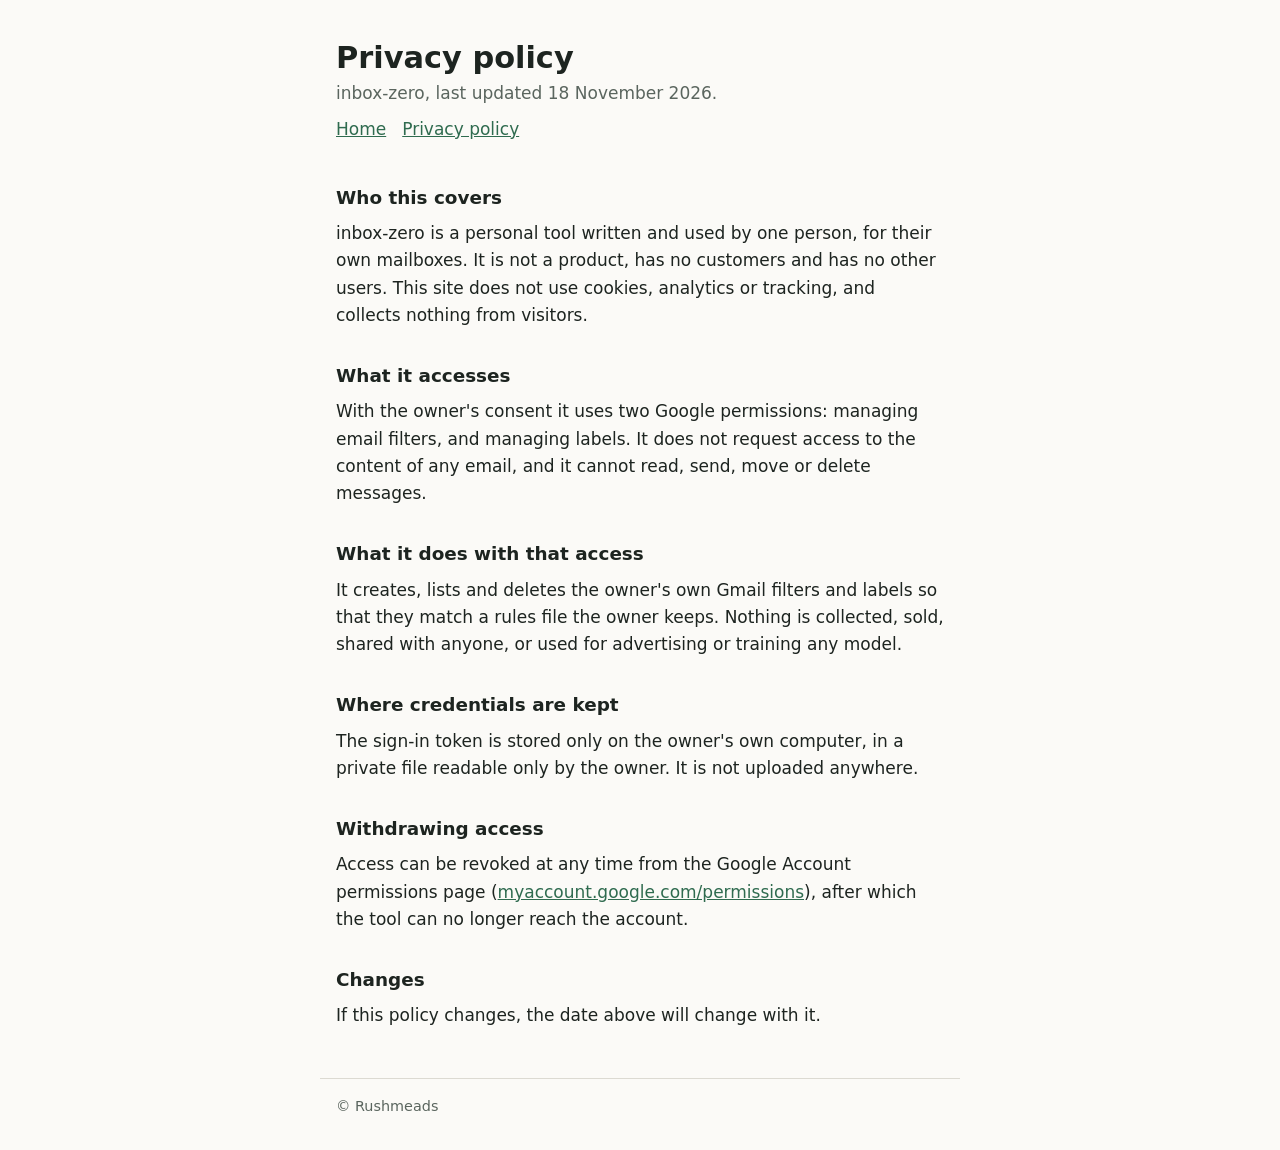
==== privacy.html @ 9b4cb655 "feat: two-page home site Static homepage and privacy policy for home.rushmeads.co.uk.  Co-Authored-B" ====
<!doctype html>
<html lang="en-GB">
<head>
  <meta charset="utf-8">
  <meta name="viewport" content="width=device-width, initial-scale=1">
  <title>Privacy policy | Rushmeads Home</title>
  <meta name="description" content="Privacy policy for inbox-zero, a private single-user email filter tool.">
  <link rel="stylesheet" href="style.css">
</head>
<body>
  <header>
    <h1>Privacy policy</h1>
    <p class="lede">inbox-zero, last updated 18 November 2026.</p>
    <nav><a href="/">Home</a><a href="privacy.html">Privacy policy</a></nav>
  </header>
  <main>
    <h2>Who this covers</h2>
    <p>inbox-zero is a personal tool written and used by one person, for their own mailboxes. It is not a product, has no customers and has no other users. This site does not use cookies, analytics or tracking, and collects nothing from visitors.</p>

    <h2>What it accesses</h2>
    <p>With the owner's consent it uses two Google permissions: managing email filters, and managing labels. It does not request access to the content of any email, and it cannot read, send, move or delete messages.</p>

    <h2>What it does with that access</h2>
    <p>It creates, lists and deletes the owner's own Gmail filters and labels so that they match a rules file the owner keeps. Nothing is collected, sold, shared with anyone, or used for advertising or training any model.</p>

    <h2>Where credentials are kept</h2>
    <p>The sign-in token is stored only on the owner's own computer, in a private file readable only by the owner. It is not uploaded anywhere.</p>

    <h2>Withdrawing access</h2>
    <p>Access can be revoked at any time from the Google Account permissions page (<a href="https://myaccount.google.com/permissions">myaccount.google.com/permissions</a>), after which the tool can no longer reach the account.</p>

    <h2>Changes</h2>
    <p>If this policy changes, the date above will change with it.</p>
  </main>
  <footer>&copy; Rushmeads</footer>
</body>
</html>
---- style.css ----
:root { --bg:#fbfaf7; --fg:#1d2420; --muted:#5a655e; --accent:#2f6b4f; --rule:#dcdad2; }
@media (prefers-color-scheme: dark) { :root { --bg:#141a17; --fg:#e8ebe6; --muted:#9aa59e; --accent:#7fc9a3; --rule:#2a332e; } }
* { box-sizing: border-box; }
body { margin:0; background:var(--bg); color:var(--fg); font:17px/1.6 system-ui, -apple-system, "Segoe UI", sans-serif; }
main, header, footer { max-width: 40rem; margin: 0 auto; padding: 0 1rem; }
header { padding-top: 2.5rem; padding-bottom: .5rem; }
h1 { font-size: 1.9rem; line-height: 1.2; margin: 0 0 .25rem; }
h2 { font-size: 1.15rem; margin: 2rem 0 .4rem; }
p, li { margin: .5rem 0; }
.lede { color: var(--muted); margin-top: 0; }
a { color: var(--accent); }
nav a { margin-right: 1rem; }
footer { border-top: 1px solid var(--rule); margin-top: 3rem; padding-top: 1rem; padding-bottom: 2rem; color: var(--muted); font-size: .9rem; }
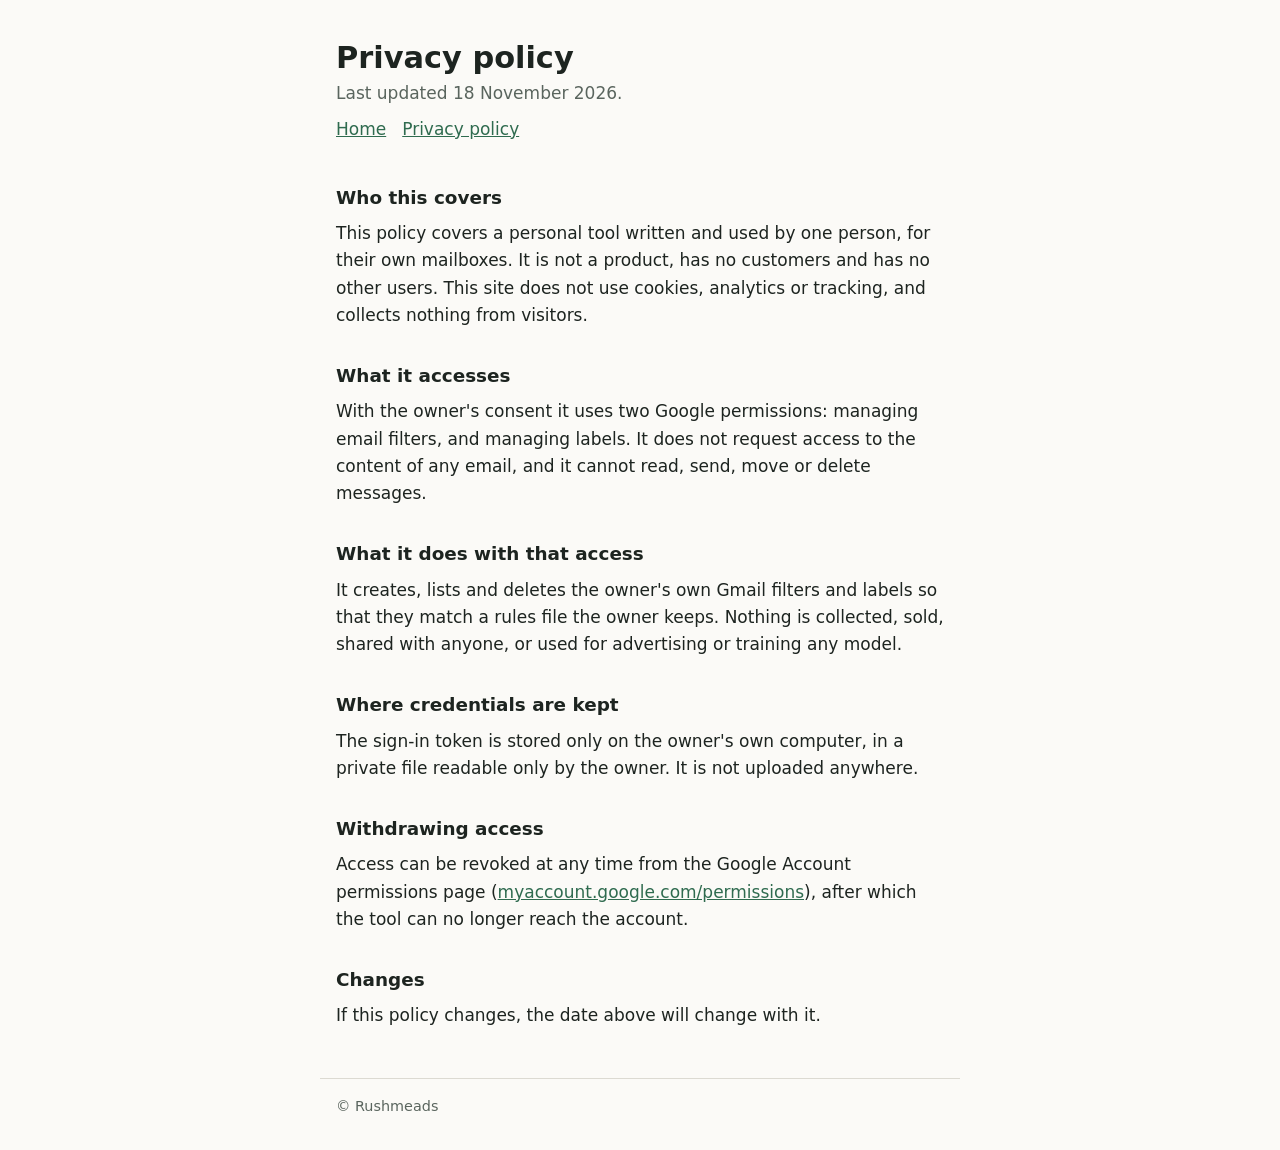
==== commit 1d5a3a7b: "chore: remove tool references from site Homepage is now just the site name and a link to the privacy" ====
--- a/privacy.html
+++ b/privacy.html
@@ -4,18 +4,18 @@
   <meta charset="utf-8">
   <meta name="viewport" content="width=device-width, initial-scale=1">
   <title>Privacy policy | Rushmeads Home</title>
-  <meta name="description" content="Privacy policy for inbox-zero, a private single-user email filter tool.">
+  <meta name="description" content="Privacy policy for the private tools used by the Rushmeads household.">
   <link rel="stylesheet" href="style.css">
 </head>
 <body>
   <header>
     <h1>Privacy policy</h1>
-    <p class="lede">inbox-zero, last updated 18 November 2026.</p>
+    <p class="lede">Last updated 18 November 2026.</p>
     <nav><a href="/">Home</a><a href="privacy.html">Privacy policy</a></nav>
   </header>
   <main>
     <h2>Who this covers</h2>
-    <p>inbox-zero is a personal tool written and used by one person, for their own mailboxes. It is not a product, has no customers and has no other users. This site does not use cookies, analytics or tracking, and collects nothing from visitors.</p>
+    <p>This policy covers a personal tool written and used by one person, for their own mailboxes. It is not a product, has no customers and has no other users. This site does not use cookies, analytics or tracking, and collects nothing from visitors.</p>
 
     <h2>What it accesses</h2>
     <p>With the owner's consent it uses two Google permissions: managing email filters, and managing labels. It does not request access to the content of any email, and it cannot read, send, move or delete messages.</p>
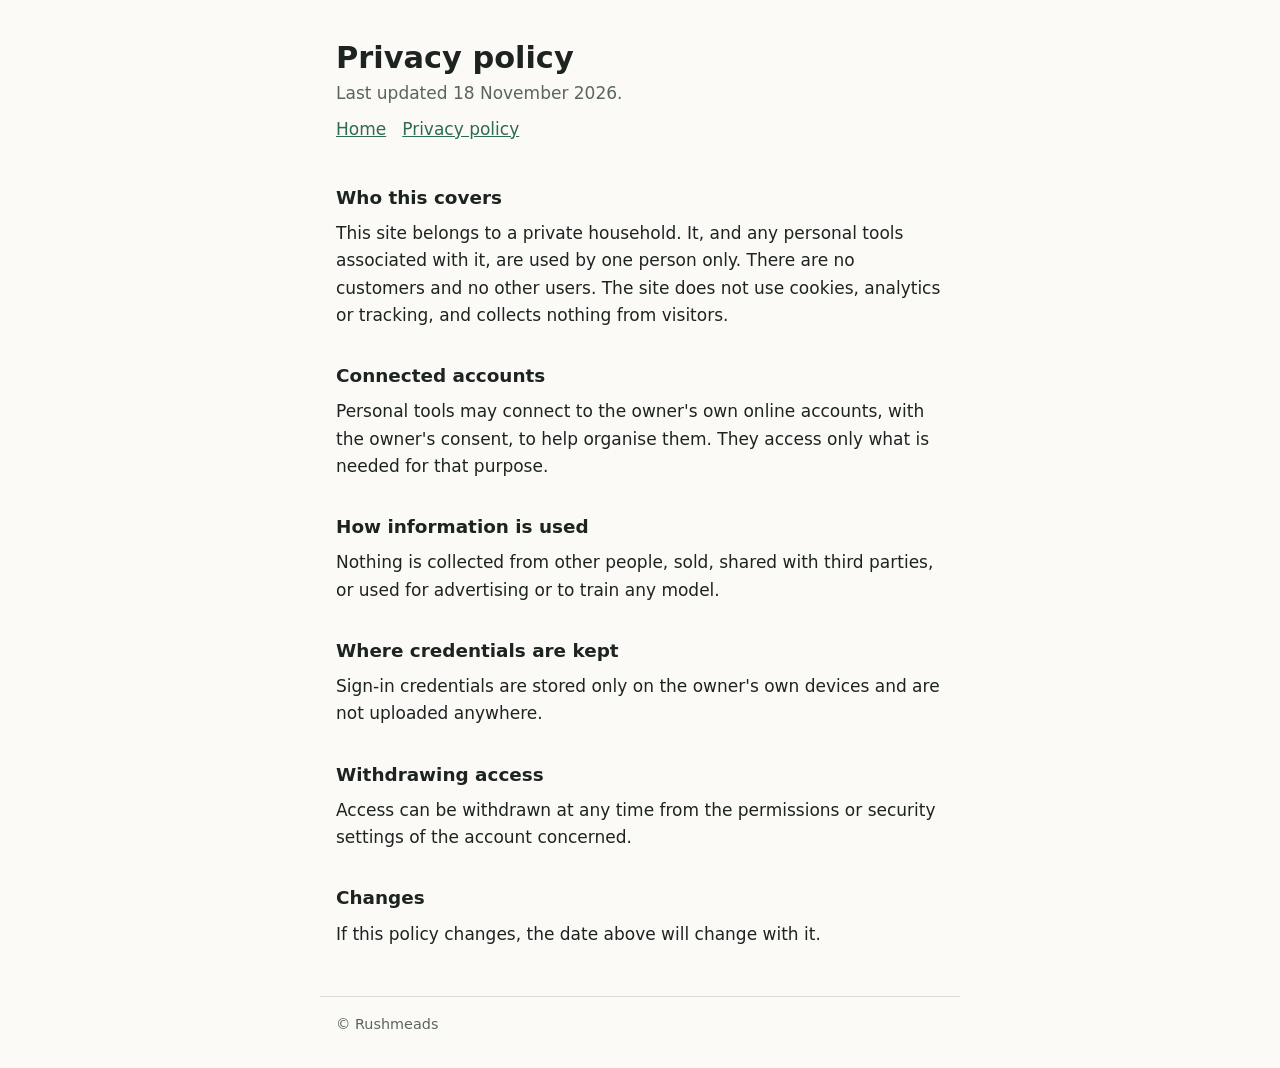
==== commit 424c39db: "chore: generalise privacy policy Co-Authored-By: Claude Sonnet 5.5 <noreply@anthropic.com>" ====
--- a/privacy.html
+++ b/privacy.html
@@ -4,7 +4,7 @@
   <meta charset="utf-8">
   <meta name="viewport" content="width=device-width, initial-scale=1">
   <title>Privacy policy | Rushmeads Home</title>
-  <meta name="description" content="Privacy policy for the private tools used by the Rushmeads household.">
+  <meta name="description" content="Privacy policy for Rushmeads Home, a private household website.">
   <link rel="stylesheet" href="style.css">
 </head>
 <body>
@@ -15,19 +15,19 @@
   </header>
   <main>
     <h2>Who this covers</h2>
-    <p>This policy covers a personal tool written and used by one person, for their own mailboxes. It is not a product, has no customers and has no other users. This site does not use cookies, analytics or tracking, and collects nothing from visitors.</p>
+    <p>This site belongs to a private household. It, and any personal tools associated with it, are used by one person only. There are no customers and no other users. The site does not use cookies, analytics or tracking, and collects nothing from visitors.</p>
 
-    <h2>What it accesses</h2>
-    <p>With the owner's consent it uses two Google permissions: managing email filters, and managing labels. It does not request access to the content of any email, and it cannot read, send, move or delete messages.</p>
+    <h2>Connected accounts</h2>
+    <p>Personal tools may connect to the owner's own online accounts, with the owner's consent, to help organise them. They access only what is needed for that purpose.</p>
 
-    <h2>What it does with that access</h2>
-    <p>It creates, lists and deletes the owner's own Gmail filters and labels so that they match a rules file the owner keeps. Nothing is collected, sold, shared with anyone, or used for advertising or training any model.</p>
+    <h2>How information is used</h2>
+    <p>Nothing is collected from other people, sold, shared with third parties, or used for advertising or to train any model.</p>
 
     <h2>Where credentials are kept</h2>
-    <p>The sign-in token is stored only on the owner's own computer, in a private file readable only by the owner. It is not uploaded anywhere.</p>
+    <p>Sign-in credentials are stored only on the owner's own devices and are not uploaded anywhere.</p>
 
     <h2>Withdrawing access</h2>
-    <p>Access can be revoked at any time from the Google Account permissions page (<a href="https://myaccount.google.com/permissions">myaccount.google.com/permissions</a>), after which the tool can no longer reach the account.</p>
+    <p>Access can be withdrawn at any time from the permissions or security settings of the account concerned.</p>
 
     <h2>Changes</h2>
     <p>If this policy changes, the date above will change with it.</p>
